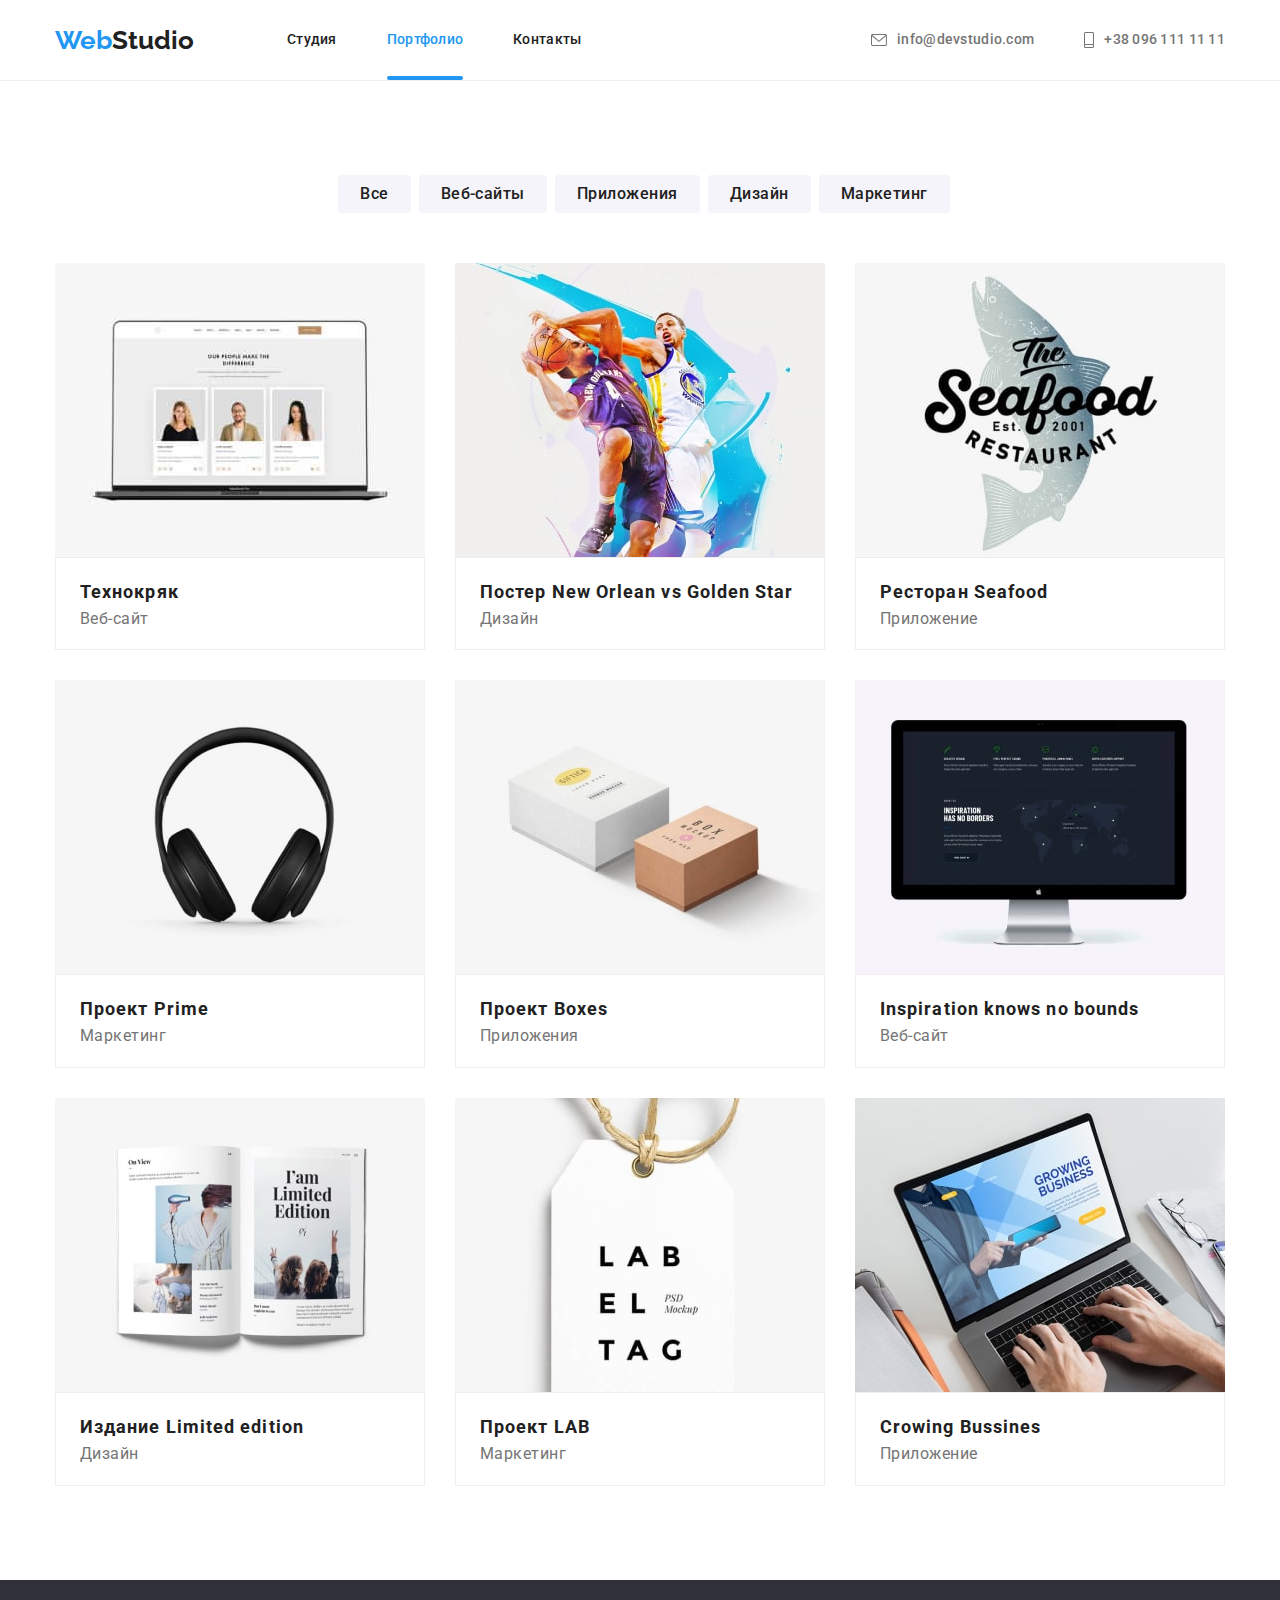
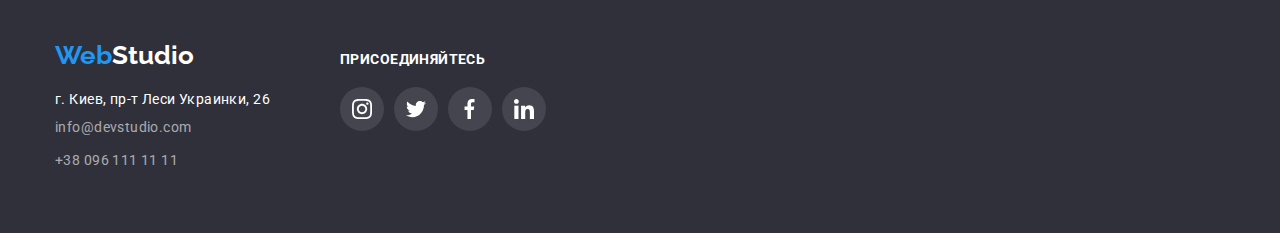
==== portfolio.html @ de9112a7 "Скопированы файлы с предыдущий работы" ====
<!doctype html>

<html lang="en">
    <head>
        <meta charset="UTF-8">
        <meta http-equiv="X-UA-Compatible" content="IE=edge">
     
        <meta name="viewport" content="width=device-width, initial-scale=1.0">
        <link rel="preconnect" href="https://fonts.googleapis.com">
    <link rel="preconnect" href="https://fonts.gstatic.com" crossorigin>
    <link href="https://fonts.googleapis.com/css2?family=Raleway:wght@700&family=Roboto:wght@400;500;700;900&display=swap" rel="stylesheet">
    <link
    rel="stylesheet"
    href="https://cdnjs.cloudflare.com/ajax/libs/modern-normalize/1.1.0/modern-normalize.min.css"
  />
    <link rel="stylesheet" href="css/style.css">
        <title>Portfolio</title>
    </head>

    

    <body>
            <!-- Hesder -->
        <section>
            <h2 class="visually-hidden">
                Example
            </h2>
            <header class="header">
           
                <div class="container contacts-header" >
                <nav class="main-nav">
                   
                    <a class="web-studio" href="https://www.coherence.digital/"><span class="web">Web</span>Studio</a>
                
                    <ul class="site-nav">
                        <li class="item"><a class="text-studio-page-second" href="https://den4icguti.github.io/-goit-markup-hw-05/index.html">Студия</a></li>
                        <li class="item"><a class="text-portfolio-page-second" href="">Портфолио</a></li>
                        <li class="item"><a class="contacts" href="#">Контакты</a></li>
                    </ul>
                   
                </nav>
                       <ul class="contacts-header ">
                            <li class="item"><a class="mail-header" href="mailto:info@devstudio">
                            <svg class="icon-right" width="16" height="12">
                                    <use href="./img/spraits.svg#icon-mail"></use>
                                 </svg>
                                 info@devstudio.com</a>
                            </li>
                            <li class="item"><a class="tel-header" href="tel:+380961111111">
                                <svg  class="icon-right" width="10" height="16">
                                    <use href="./img/spraits.svg#smart"></use>
                                 </svg>
                                
                                +38 096 111 11 11</a></li>
                        </ul>
                 </div>
                      
            </header><!-- /Header -->
       </section>
      
        <!-- Possibilities -->
       
  
        <main>
            <section class="section btn-section">
        <div class="container">
                    <h2 class="visually-hidden">Возможности</h2>

                
                    <ul class="buttons-group  btn-item">
                        <li class="btn-item">
                          <button class="buttons"  type="button">Все</button>
                        </li>
                        <li class="btn-item">
                         <button  class="buttons"  type="button">Веб-сайты</button>
                        </li>
                        <li class="btn-item">
                         <button   class="buttons" type="button">Приложения</button>
                        </li>
                        <li class="btn-item">
                         <button  class="buttons" type="button">Дизайн</button>
                        </li>
                        <li class="btn-item">
                         <button  class="buttons" type="button">Маркетинг</button>
                        </li>
                    </ul>
               
               
             <!-- /Possibilities -->
    
           
             <!-- Presentation -->
             <ul class="presentation">
                    <li class="presintation-item"> 
                        <a class="link-presentation" href="#"> 
                        <div class="overlay">
                            <img  src="img/img-1.jpg"  width="370" alt="Technokryak" title="Technokryak">
                            <p class="top-text">
                            Технокряк это современная площадка распространения коронавируса. Компании используют эту платформу для цифрового шпионажа и атак на защищённые сервера конкурентов.
                            </p>
                        </div>
                      
                       <div class="inner-text-present">
                         <h3 class="text-heading-present">Технокряк</h3>
                        <p class="discription-text-present">
                            Веб-сайт
                        </p>
                       </div>
                    </a>
                    </li>

                    <li  class="presintation-item">
                    <a class="link-presentation" href="#">
                        <div class="overlay">
                        <img src="img/img-2.jpg"  width="370" height="294" alt="Poster New Orlean vs Golden Star" title="Poster New Orlean vs Golden Star">
                        <p class="top-text">
                            Технокряк это современная площадка распространения коронавируса. Компании используют эту платформу для цифрового шпионажа и атак на защищённые сервера конкурентов.
                            </p>
                        </div>
                        <div class="inner-text-present">
                            <h3 class="text-heading-present">Постер New Orlean vs Golden Star</h3>
                            <p class="discription-text-present">
                               Дизайн
                            </p>
                        </div>
                      
                    </a>
                    </li>

                    <li  class="presintation-item">
                    <a class="link-presentation" href="">
                        <div class="overlay">
                        <img  src="img/img-3.jpg"  width="370" height="294" alt="Restaurant Seafood" title="Restaurant Seafood">
                        <p class="top-text">
                            Технокряк это современная площадка распространения коронавируса. Компании используют эту платформу для цифрового шпионажа и атак на защищённые сервера конкурентов.
                            </p>
                            </div>
                        <div class="inner-text-present">
                            <h3 class="text-heading-present">Ресторан Seafood</h3>
                            <p class="discription-text-present">
                                Приложение
                            </p>
                        </div>
                     
                    </a>
                 
                </li>
                      <li  class="presintation-item">
                        <a class="link-presentation" href="">
                            <div class="overlay">
                                <img  src="img/img-4.jpg"  width="370" height="294" alt="Project Prime" title="Project Prime">
                            <p class="top-text">
                                Технокряк это современная площадка распространения коронавируса. Компании используют эту платформу для цифрового шпионажа и атак на защищённые сервера конкурентов.
                                </p>
                            </div>
                            
                              <div class="inner-text-present">
                                    <h3 class="text-heading-present">Проект Prime</h3>
                                    <p class="discription-text-present">
                                        Маркетинг
                                    </p>
                                </div>
                            </a>
                       </li>

                    <li  class="presintation-item">
                        <a class="link-presentation" href="">
                            <div class="overlay">
                                <img src="img/img-5.jpg"  width="370" height="294" alt="Project Boxes" title="Project Boxes">
                                <p class="top-text">
                                    Технокряк это современная площадка распространения коронавируса. Компании используют эту платформу для цифрового шпионажа и атак на защищённые сервера конкурентов.
                                    </p>
                            </div>
                           
                            <div class="inner-text-present">
                                <h3 class="text-heading-present">Проект Boxes</h3>
                                <p  class="discription-text-present">
                                    Приложения
                                </p>
                          </div>
                           
                        </a>
                      
                    </li>

                    <li  class="presintation-item">
                        <a class="link-presentation" href="">
                            <div class="overlay"> 
                                <img  src="img/img-6.jpg" width="370" height="294" alt="Inspiration knows no bounds" title="Inspiration knows no bounds">
                                <p class="top-text">
                                    Технокряк это современная площадка распространения коронавируса. Компании используют эту платформу для цифрового шпионажа и атак на защищённые сервера конкурентов.
                                    </p>
                            </div>
                          
                            <div class="inner-text-present">
                                <h3 class="text-heading-present" >Inspiration knows no bounds</h3>
                                <p class="discription-text-present">
                                    Веб-сайт
                                </p>
                            </div>
                          
                        </a>
                       
                    </li>

                    <li  class="presintation-item">
                        <a class="link-presentation" href="">
                            <div class="overlay"> 
                                <img  src="img/img-7.jpg" width="370" height="294" alt="Edition Limited edition" title="Edition Limited edition">
                                <p class="top-text">
                                    Технокряк это современная площадка распространения коронавируса. Компании используют эту платформу для цифрового шпионажа и атак на защищённые сервера конкурентов.
                                    </p>
                            </div>
                         
                            <div class="inner-text-present">
                                <h3 class="text-heading-present">Издание Limited edition</h3>
                                <p class="discription-text-present">
                                    Дизайн
                                </p>
                            </div>
                          
                        </a>
                      
                    </li>
                    <li  class="presintation-item">
                    <a class="link-presentation" href="">
                        <div class="overlay"> 
                            <img  src="img/img-8.jpg"  width="370" height="294" alt="Project LAB" title="Project LAB">
                            <p class="top-text">
                                Технокряк это современная площадка распространения коронавируса. Компании используют эту платформу для цифрового шпионажа и атак на защищённые сервера конкурентов.
                                </p>
                        </div>
                          
                            <div class="inner-text-present">
                                <h3 class="text-heading-present">Проект LAB</h3>
                                <p class="discription-text-present">
                                    Маркетинг
                               </p>
                            </div>
                       
                    </a>
                        
                    </li>
                    <li  class="presintation-item">
                        <a class="link-presentation" href="">
                            <div class="overlay"> 
                                <img  src="img/img-9.jpg" width="370" height="294" alt="Crowing Bussines" title="Crowing Bussines">
                                <p class="top-text">
                                    Технокряк это современная площадка распространения коронавируса. Компании используют эту платформу для цифрового шпионажа и атак на защищённые сервера конкурентов.
                                    </p>
                            </div>
                         
                            <div class="inner-text-present">
                                <h3 class="text-heading-present">Crowing Bussines</h3>
                                <p class="discription-text-present">
                                    Приложение
                                </p>
                            </div>
                           
                        </a>
                      
                
                    </li>
                </ul>
            </div>
            </section>
            </main>
            
           
          
<!-- /Presentation -->
           
                <!-- footer -->
                <footer class="footer section-footer">
                    <div class="container">
                        <div class="main-footer">
                            <div class="inner-adress">
                                <a  class="web-studio-footer" href="https://www.coherence.digital/"><span class="web">Web</span>Studio</a>
                      
                                <address class="address">
                                   <a class="inner-address" href="https://goo.gl/maps/U2Tdcyb7d477dYDr9"> г. Киев, пр-т Леси Украинки, 26</a>
                                      
                                  <a class="mail-footer" href="mailto:info@devstudio.com">info@devstudio.com</a>
                                 
                                  <a class="tel-footer" href="tel:+380961111111">+38 096 111 11 11</a>
                               </address>

                            </div>
                            <div class="inner-icons">
                                <h3 class="title-icons">
                                    ПРИСОЕДИНЯЙТЕСЬ
                                </h3>
                                <ul class="inner-footer-social" >
                                     <li class="item-footer-social"><a class="footer-social" href="">
                                        <svg class="icon-social"  width="20" height="20">
                                            <use href="./img/spraits.svg#instagram"></use>
                                        </svg>
                                        </a>
                                    </li>
                                
                            <li class="item-footer-social"><a class="footer-social" href="">
                                            <svg  class="icon-social"   width="20" height="20">
                                                <use href="./img/spraits.svg#twitter"></use>
                                            </svg>
                                            </a>   
                                        </li>
                                
                            <li class="item-footer-social"><a class="footer-social" href="">
                                        <svg class="icon-social"  width="20" height="20">
                                            <use href="./img/symbol-defs.svg#facebook"></use>
                                        </svg>
                                    </a>
                                </li>
                            
                            <li class="item-footer-social"><a class="footer-social" href="">
                                <svg class="icon-social"  width="20" height="20">
                                    <use href="./img/spraits.svg#linkedin"></use>
                                </svg>
                              </a>
                             </li>
                        </ul>
                    </div>
                 </div>
                       

            </div>
                        
                     
        </footer> <!-- /footer -->
    </body>
</html>
---- css/style.css ----
body{

    font-family:  'Roboto',sans-serif;
   
    background-color:#fff;
}
h1,
h2,
h3,
p,
ul{
    margin: 0;
    padding: 0;
   
}

:root{
    --black: #212121;
    --white:#FFFFFF;
    --grey: #757575;
    --blue:#2196F3;
    --black-grey: #2F303A;

    --presentation-set: 30px;
}

li{
    list-style-type: none;
    padding: 0;
    margin: 0;
    
}
img{
   display: block;
}
.section-footer{
    padding-top: 60px;
    padding-bottom: 60px;
}
.section{
    padding-top: 94px;
    padding-bottom: 94px;
}

/* Header */



.container{
 width: 1200px;
 margin: 0 auto ;
 padding-left: 15px;
 padding-right: 15px;
 
 } 

 .header{
    border-bottom:  1px solid #ECECEC ;
 }
 
.web-studio{
   
    display: block;
    padding-top: 25px;
    padding-bottom: 24px;

    margin-right: 93px;
    font-family: 'Raleway',sans-serif;
    font-style: normal;
    font-weight: bold;
    font-size: 26px;
    line-height:1.19;
    color: var(--black);
    text-decoration: none;

   
  
}

.web{
    color: var(--blue);
}


  
 .site-nav{
     display: flex;
    
 }

 .main-nav{
    display: flex;
    align-items: center;
}

  
   /* очищает крайнюю геометрию */
  
   .item:last-child{
    margin-right: 0;
}

  
.text-studio{
    display: block;
    padding-top: 32px;
    padding-bottom: 32px;

   
    font-style: normal;
    font-weight: 500;
    font-size: 14px;
    line-height: 1.14;
    letter-spacing: 0.02em;
    color: var(--blue);
  
    text-decoration: none;
    position: relative;
}



.text-studio::after
{
    content: '';

    position: absolute;
    
    display: block;

    bottom: -1px;
    width: 100%;
    height: 4px;
    border-radius: 2px;
   background-color: var(--blue);
}







.text-portfolio{
    
    display: block;
    padding-top: 32px;
    padding-bottom: 32px;
   
    font-style: normal;
    font-weight: 500;
    font-size: 14px;
    line-height: 1.14;
    letter-spacing: 0.02em;
    color: var(--black);

    text-decoration: none;

   transition:  color 250ms cubic-bezier(0.4, 0, 0.2, 1);
   

}

.text-portfolio:hover,
.text-portfolio:focus
{
    color: var(--blue);
}
.contacts{
    display: block;
    padding-top: 32px;
    padding-bottom: 32px;
 
    font-style: normal;
    font-weight: 500;
    font-size: 14px;
    line-height: 1.14;
    letter-spacing: 0.02em;
    color: var(--black);

    text-decoration: none;


    transition: color 250ms cubic-bezier(0.4, 0, 0.2, 1);
}
   
   .contacts:hover,
   .contacts:focus
   {
    color: var(--blue);
   }
  /* contacts-header */
 


  .contacts-header{
      display: flex;
      align-items: center;
      margin-left:  auto;
  }

.tel-header{
    display: flex;
    align-items: center;
}






.item{
    margin-right: 50px;
}
  
   .icon-right {
    margin-right: 10px;
    fill: #757575;
    transition: fill 250ms cubic-bezier(0.4, 0, 0.2, 1);
   }



   .mail-header{
       display: flex;
       align-items: center;
   }



   .mail-header:hover .icon-right,
   .mail-header:focus  .icon-right
   {
    fill: var(--blue);
   }
   .mail-header:hover,
   .mail-header:focus
   {
    color: var(--blue);
   }

  

 .mail-header{
    
    font-style: normal;
    font-weight: 500;
    font-size: 14px;
    line-height: 1.14;
    letter-spacing: 0.02em;
    
    text-decoration: none;

    color:var(--grey);


    transition: color 250ms cubic-bezier(0.4, 0, 0.2, 1);

   
    
}
    


   .tel-header{
        
        font-style: normal;
        font-weight: 500;
        font-size: 14px;
        line-height: 1.14;
        letter-spacing: 0.02em;
    
        text-decoration: none;
    
         color: var(--grey);

         
         transition:  color 250ms cubic-bezier(0.4, 0, 0.2, 1);
         
    }
    
    
    .tel-header:hover .icon-right,
    .tel-header:focus .icon-right
    {
      fill: var(--blue);
    }
    

   .tel-header:hover, 
   .tel-header:focus
   {
    color: var(--blue)  ;
   }

/* Page-1/index.html */

/* banner */
.banner{

padding-top: 200px;
padding-bottom: 200px;

background-image: linear-gradient(rgba(47, 48, 58, 0.4),rgba(47, 48, 58, 0.4)),
     url(../img/baground-hero/hero.jpg);
     
     background-position: center;
     background-repeat: no-repeat;
     background-size: cover;
    display: block;
     max-width: 1600px;
    margin-right: auto;
    margin-left:auto;
    
    
    }

 .banner__text{
    
    font-size: 44px;
    font-weight: 900;
    line-height:1.36;
    text-align: center;
    text-transform: uppercase;
    
    color: var(--white);

}





.btn-text-banner{

 font-size: 16px;
  line-height: 1.87;
 
  cursor: pointer;
  color: var(--white);
  background: #2196F3;
  display: block;
  margin: auto;
  margin-top: 30px;
  /* text */
  padding: 10px 32px;

  /* btn */
   border-color: transparent;
   border-radius: 3px;

   transition:  background-color 250ms cubic-bezier(0.4, 0, 0.2, 1);

  
}

.btn-text-banner:hover, .btn-text-banner:focus
{
    background: #188CE8;
    color: var(--white);
    
}


.backdrop{
    position: fixed;
    width: 100vw;
    height: 100vh;
    
    background-color: rgba(0, 0, 0, 0.2);
    top: 0;

    

    transition: opacity 250ms linear, visibility 300ms;  
    /* display: flex;
    align-items: center;
    justify-content: center; */
}

.window-form{
    position: absolute;
    width: 528px;
    min-height: 581px;
    background-color: #ffffff;
    border-radius: 4px;
    left: 50%;
    top: 50%;
    transform: translate(-50%, -50%);
    box-shadow: 0px 1px 3px rgba(0, 0, 0, 0.12), 0px 1px 1px rgba(0, 0, 0, 0.14), 0px 2px 1px rgba(0, 0, 0, 0.2);
    
     padding: 30px;

   
}


.inner-win{
    width: 30px;
    height: 30px;
    border-radius: 50%;
    border: solid 1px rgba(0, 0, 0, 0.1);
    background-color:unset; 
    top:8px;
    right: 8px;
    position: absolute;
}


.is-hidden.backdrop{
    opacity: 0;
    visibility: hidden;
    pointer-events: none;

    
}




/* /banner */

/* feature */


.icon-features{
   width: 270px;
   height: 120px;
   margin-right: 30px;
   display: flex;
   align-items: center;
   justify-content: center;
   background-color:#F5F4FA;
   border-radius: 4px;
   margin-bottom: 30px;
   
 }


.features{
    display: flex;
}

.description-item{
    margin-right: 30px;
    width: 270px;
   
}

.description-item:last-child{
    margin-right: 0;
    
}

.inner-content{
    background:  #F5F4FA;
}

.text-features{
   
    font-style: normal;
    font-weight: bold;
    font-size: 14px;
    line-height: 1.14;
    letter-spacing: 0.03em;
    text-transform: uppercase;
    color: var(--black);

   }

.description{
    font-style: normal;
    font-size: 14px;
    line-height: 1.7;

    letter-spacing: 0.03em;

    color: var(--grey);

    margin-top: 10px;
}




.technology{
    margin-bottom: 50px;
    font-style: normal;
    font-weight: bold;
    font-size: 36px;
    line-height: 1.16;
    text-align: center;
    
    letter-spacing: 0.03em;

    color: var(--black);
}

.section.section-inner{
    padding-top: 0px;
}


.technology-inner{
    display: flex;
   
   

}

.item-technology{

  margin-right: 30px;
  
 }
 


 .item-technology:last-child{
   
    margin-right: 0px;
 

}


.inner-technology{
    position: relative;
}

.inner-text{
position: absolute;

bottom: 0px;

width: 370px;
height: 70px;

background: rgba(47, 48, 58, 0.8);


font-weight: bold;
font-size: 14px;
line-height: 1.14;
text-align: center;
letter-spacing: 0.03em;
text-transform: uppercase;
display: flex;
align-items: center;
justify-content: center;
color: var(--white);
}





/* /feature */



.inner-team{
    display: flex;
    
}

.inner-team .team{
    margin-right: 30px;
    background-color: #ffff;
    border-radius: 5px;
    box-shadow: 0px 1px 3px rgba(0, 0, 0, 0.12), 0px 1px 1px rgba(0, 0, 0, 0.14), 0px 2px 1px rgba(0, 0, 0, 0.2);
    border-radius: 0px 0px 4px 4px;
}


.team:last-child{
    margin-right: 0px;
   
}


.team-card{
    display: block;

    
}

.our-team{
   
  margin-bottom: 50px;
   font-style: normal;
    font-weight: bold;
    font-size: 36px;
    line-height: 1.16;
    text-align: center;

   
}


.name-developer{

  margin-bottom: 10px;
  
   width: 270px;
   
   font-style: normal;
    font-weight: 500;
    font-size: 16px;
    line-height: 1.3;
    text-align: center;
    letter-spacing: 0.03em;

    color: var(--black);
   
}

.item-work{
    padding-top: 30px;
    padding-bottom: 30px;
    
}

.position{
    
  font-style: normal;
    font-weight: normal;
    font-size: 16px;
    line-height: 1.3;
    text-align: center;
    letter-spacing: 0.03em;

     color: var(--grey);

     margin-bottom: 16px;
}


.social-set{
    display: flex;
    justify-content: center;
}

.item-socials{
    fill:#AFB1B8;
    transition: fill 250ms cubic-bezier(0.4, 0, 0.2, 1);
}

.item-social{
    margin-right: 10px;
    width: 44px;
    height: 44px;

}

.item-social:last-child{
    margin-right: 0;
}


.social-link{
    width: 100%;
    height: 100%;
    display: flex;
    align-items: center;
    justify-content: center;
    border-radius: 50%;
    background-color:#ffffff;
    
    transition:  background-color 250ms cubic-bezier(0.4, 0, 0.2, 1);
   }


.social-link:hover,
.social-link:focus
{
    background-color: var(--blue);
   
}

.social-link:hover .item-socials,
.social-link:focus .item-socials
{
 
  fill:var(--white);
  
}



/* Claients
============= */
.clients{
    display: flex;
   
}



.item-clients{
    margin-right: 30px;
    width: 170px;
    height: 92px;
   
   
}
.link-company{
    display: block;
    width: 100%;
    height: 100%;
    display: flex;
    align-items: center;
    justify-content: center;
    border: solid 1px #AFB1B8;
    border-radius: 4px;
    cursor: pointer;
    transition-property: border-color;
    transition: color 250ms cubic-bezier(0.4, 0, 0.2, 1);

   
}



.icon-company{
    fill:  #AFB1B8;  
    transition: fill 250ms cubic-bezier(0.4, 0, 0.2, 1); 
   }

   

   .link-company:hover,
   .link-company:focus
   {
       border: solid 1px #2196F3;
   }
  
   .link-company:hover,
   .link-company:focus
   {
       fill: border solid 1px #2196F3;
   }


   .link-company:hover .icon-company,
   .link-company:focus .icon-company
   {
       fill:#2196F3
   }
  
.item-clients:last-child{
    margin-right: 0px;
}








/* /Team Work */
/* page-1/index.html */

.footer{
  background: var( --black-grey);
}

.web-studio-footer{
    font-family: 'Raleway',sans-serif;
    font-style: normal;
    font-weight: bold;
    font-size: 26px;
    line-height:1.19;
   
    color: var(--white);
    text-decoration: none;
    
    display: block;

    padding-bottom: 20px;
  
}



.address{

    font-style: normal;
    font-weight: normal;
    font-size: 14px;
    line-height: 1.16;
    letter-spacing: 0.03em;

    text-decoration: none;

    color: var(--white);
  
}




.inner-address{
    
    font-style: normal;
    font-weight: normal;
    font-size: 14px;
    line-height: 1.16;
    letter-spacing: 0.03em;

    text-decoration: none;

    color: var(--white);
}
.mail-footer{
     display: block;

    margin-top: 9px;

   text-decoration: none;
    font-size: 14px;
    line-height: 1.71;
    letter-spacing: 0.03em;
    color: rgba(255, 255, 255, 0.6);

}

.mail-footer:hover
.mail-footer:focus
{
  color: var(--white);
}


.tel-footer{
    display: block;
    margin-top: 9px;
    
   font-style: normal;
   font-weight: normal;
   font-size: 14px;
   line-height:1.71;
   text-decoration: none;
   letter-spacing: 0.03em;
    color: rgba(255, 255, 255, 0.6);

}

.tel-footer:hover
.tel-footer:focus
{

    color: var(--white);
}

.title-icons{
font-weight: bold;
font-size: 14px;
line-height: 16px;
letter-spacing: 0.03em;
text-transform: uppercase;
color: #FFFFFF;

margin-bottom: 20px;


}


.inner-icons{
    margin-left: 70px;
}

.inner-footer-social{
    display: flex;
  
}




.main-footer{
    display: flex;
    align-items: baseline;
    
}



.icon-social{
    fill: #ffff;
   
}

.item-footer-social{
    margin-right: 10px;
    width: 44px;
    height: 44px;
   
}

.footer-social{
    width: 100%;
    height: 100%;
    display: flex;
    align-items: center;
    justify-content: center;
    border-radius: 50%;
    background-color: rgba(255, 255, 255, 0.1);
    transition: background-color 250ms cubic-bezier(.17,.67,.83,.67);


}

.footer-social:hover,
.footer-social:focus
{
    background-color: var(--blue);
}

.item-footer-social:last-child{
    margin-right: 0;
}





/* Page-2 /Portfolio.html */


.text-portfolio-page-second{
    display: block;
    padding-top: 32px;
    padding-bottom: 32px;
   
   
    font-style: normal;
    font-weight: 500;
    font-size: 14px;
    line-height: 1.14;
    letter-spacing: 0.02em;
    color: var(--blue);
    text-decoration: none;
    
    position: relative;
}

.text-portfolio-page-second::after{
    content: '';
    position:absolute;
    display: block;
    bottom:  0;
    width: 100%;
    height: 4px;
    border-radius: 2px;
    background-color: var(--blue);
}




.text-studio-page-second{
    display: block;
    padding-top: 32px;
    padding-bottom: 32px;

   
    font-style: normal;
    font-weight: 500;
    font-size: 14px;
    line-height: 1.14;
    letter-spacing: 0.02em;
    color: var(--black);
  
    text-decoration: none;
}


.text-studio-page-second:hover,
.text-studio-page-second:focus
{
    color: var(--blue);
}

/* Buttons
========= */
.buttons-group{
 display: flex;
 
 margin-bottom: 50px;
 
}


.section .btn-section{
    padding-top: 94px;
    padding-bottom: 0px;
}

 .btn-item{

 margin-left:8px;
 justify-content: center;

}



.btn-item:last-child{
    margin-left: 8px;
}

 .btn-item:first-child{
     margin-left: 0px;
 }

 
/* .btn-all{
    background: var(--blue);
    border-radius: 4px;
    padding: 6px 22px;
    border: transparent;


font-style: normal;
font-weight: 500;
font-size: 16px;
line-height: 1.6;
text-align: center;
letter-spacing: 0.03em;
color: var(--white);
}

.btn-all:hover,
.btn-all:focus{
    box-shadow: 0px 3px 1px rgba(0, 0, 0, 0.1), 0px 1px 2px rgba(0, 0, 0, 0.08), 0px 2px 2px rgba(0, 0, 0, 0.12);
    border-radius: 4px;
    
} */


.visually-hidden {
    position: absolute;
    width: 1px;
    height: 1px;
    margin: -1px;
    padding: 0;
    overflow: hidden;
    border: 0;
    clip: rect(0 0 0 0)
  }

.buttons{
    background:  #F5F4FA;
    border-radius: 4px;
    cursor: pointer;
    padding: 6px 22px;

    border: transparent;
   color: var(--black); 

   transition:  background-color 250ms cubic-bezier(0.4, 0, 0.2, 1);


    /* Text */

    
    font-style: normal;
    font-weight: 500;
    font-size: 16px;
    line-height: 1.6;

    letter-spacing: 0.03em;

    transition:  color 250ms cubic-bezier(0.4, 0, 0.2, 1),
    background-color 250ms cubic-bezier(0.4, 0, 0.2, 1),
    box-shadow 250ms cubic-bezier(0.4, 0, 0.2, 1);
    

}

.buttons:hover,
.buttons:focus
{
color: var(--white);
background: var(--blue);
box-shadow: 0px 3px 1px rgba(0, 0, 0, 0.1), 0px 1px 2px rgba(0, 0, 0, 0.08), 0px 2px 2px rgba(0, 0, 0, 0.12);

}

/* Presentation/ Portfolio 
================= */

.visually-hidden {
    position: absolute;
    width: 1px;
    height: 1px;
    margin: -1px;
    padding: 0;
    overflow: hidden;
    border: 0;
    clip: rect(0 0 0 0)
  }
.presentation{
  
display: flex;
flex-wrap: wrap;


margin-left: calc(-1 * var(--presentation-set));
margin-top: calc(-1 * var(--presentation-set));




/* padding-bottom: 94px; */
}

.overlay{
    position: relative;
    overflow: hidden;
}

.top-text{
    position: absolute;
    top: 0;
    left:0;
    height: 100%;
    display: block;
     padding-top: 63px;
     padding-bottom: 63px;
     padding-left: 24px;
     padding-right: 24px;
     background:  rgba(33, 150, 243, 0.9);
  
     overflow: auto;
     transform: translateY(100%);

     transition: transform  250ms linear;
     
     font-weight: normal;
     font-size: 18px;
     line-height: calc(28 / 18);
     letter-spacing: 0.03em;
     color: var(--white);
}

/* .presintation-item:hover,
    .presintation-item:focus
 {
    transform: translateY(0%);
} */


.presintation-item{
   
   flex-basis: calc(100% /  var(--presentation-set) );

   margin-left: var(--presentation-set);
   margin-top:   var(--presentation-set);
 

  
}
 .inner-text-present{
     padding-top: 20px;
    padding-bottom: 20px;
    padding-left: 24px;
    padding-right: 24px;

    
    border: 1px solid #EEEEEE; 

    border-top: 1px solid  #EEEEEE;
    
}


.text-heading-present{
 
    font-style: normal;
    font-weight: bold;
    font-size: 18px;
    line-height: 1.5;
    letter-spacing: 0.06em;
     
     color: var(--black);
}

  


.discription-text-present{


   font-style: normal;
    font-size: 16px;
    line-height: 1.3;
    letter-spacing: 0.03em;
    
    color: var(--grey);

     margin-top: 4px; 

}

.link-presentation{
   text-decoration: none;
   width: 370px;
   display: block;
  
}

.link-presentation:hover .top-text,
.link-presentation:focus .top-text
{
    transform: translateY(0%);
  
   }
   

.link-presentation:hover,
.link-presentation:focus{
    box-shadow: 0px 1px 1px rgba(0, 0, 0, 0.12), 0px 4px 4px rgba(0, 0, 0, 0.06), 1px 4px 6px rgba(0, 0, 0, 0.16);
}
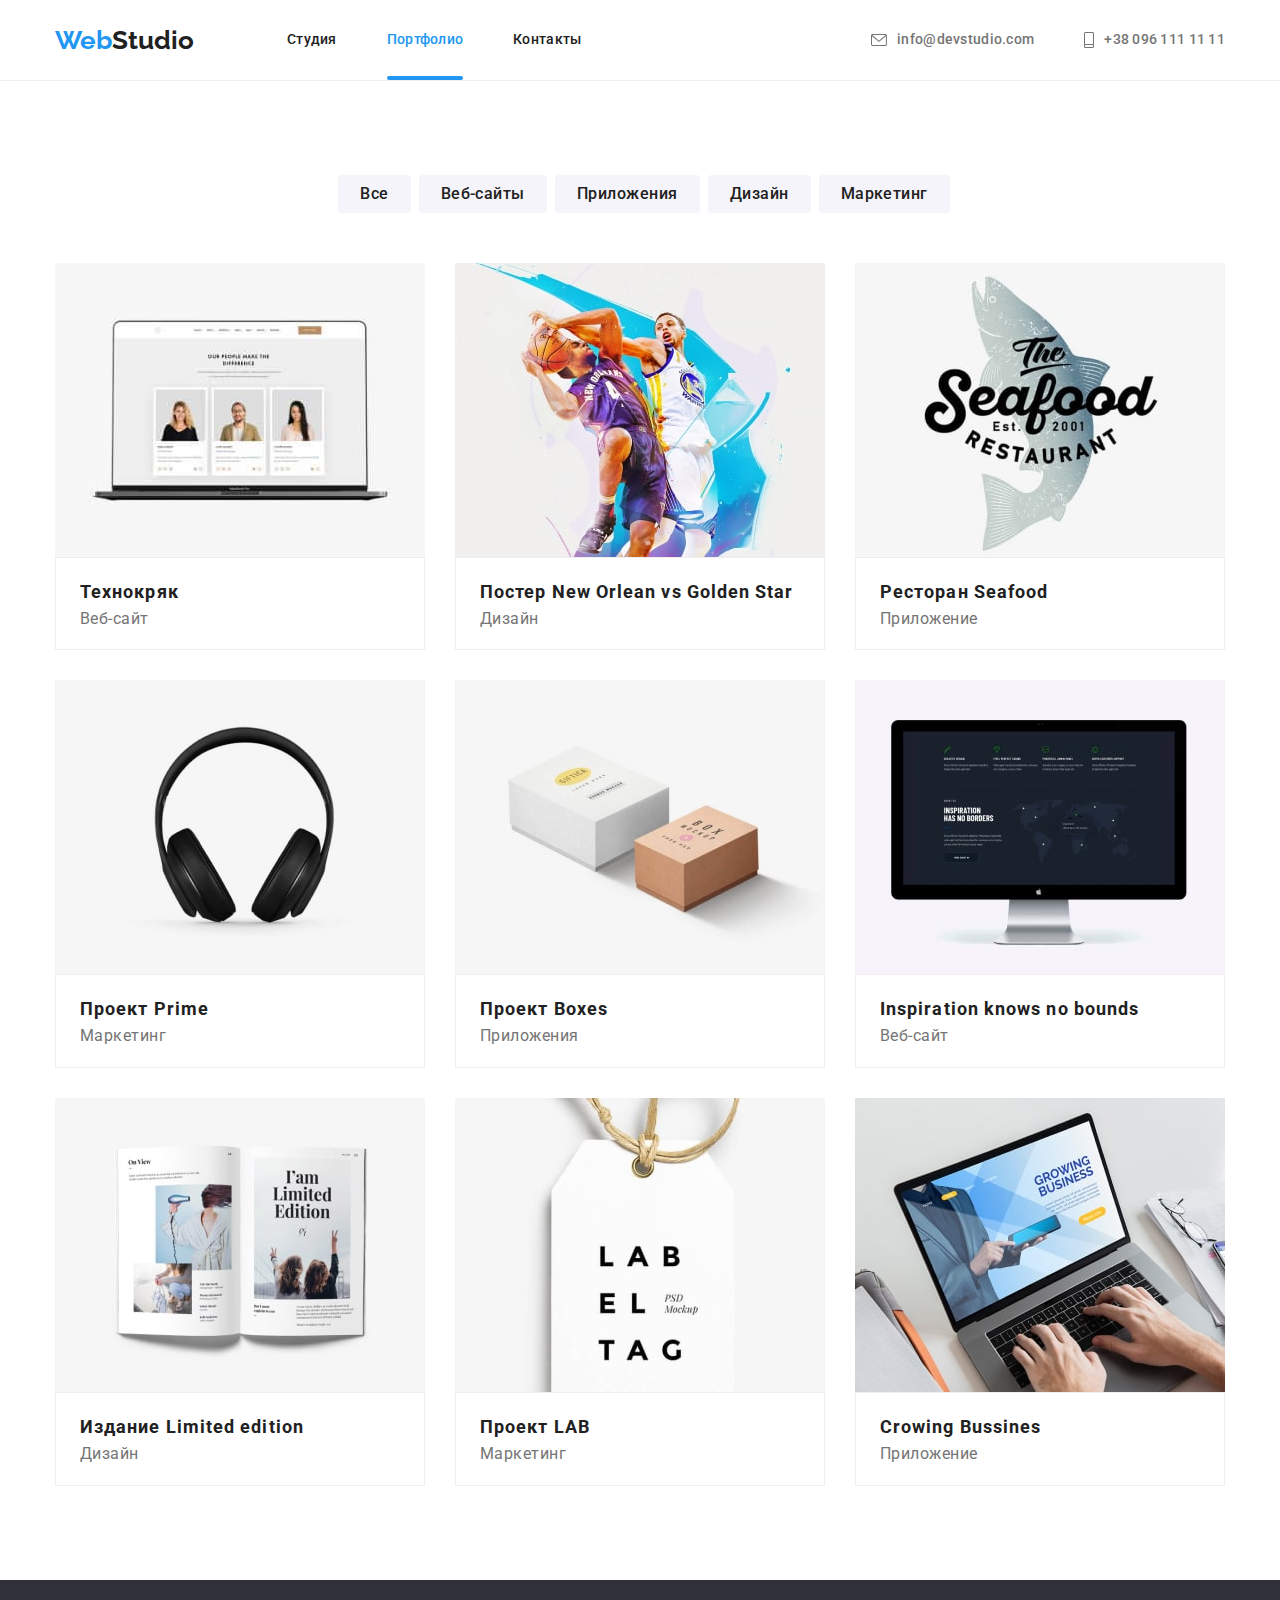
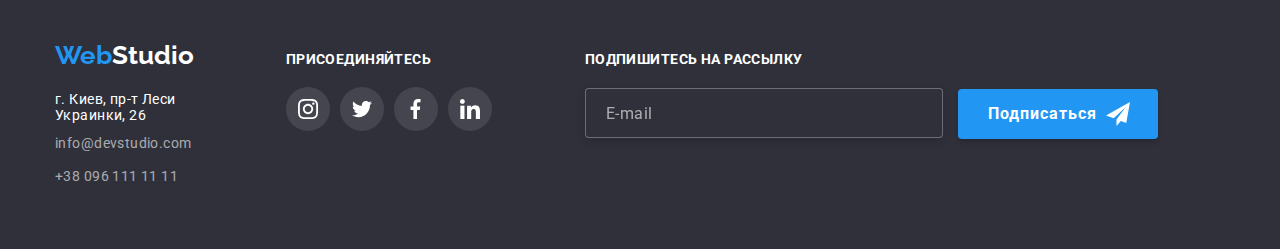
==== commit 40ca713f: "позиционирована кнопка в футере" ====
--- a/portfolio.html
+++ b/portfolio.html
@@ -33,7 +33,7 @@
                     <a class="web-studio" href="https://www.coherence.digital/"><span class="web">Web</span>Studio</a>
                 
                     <ul class="site-nav">
-                        <li class="item"><a class="text-studio-page-second" href="https://den4icguti.github.io/-goit-markup-hw-05/index.html">Студия</a></li>
+                        <li class="item"><a class="text-studio-page-second" href="https://den4icguti.github.io/goit-markup-hw-06/index.html">Студия</a></li>
                         <li class="item"><a class="text-portfolio-page-second" href="">Портфолио</a></li>
                         <li class="item"><a class="contacts" href="#">Контакты</a></li>
                     </ul>
@@ -284,6 +284,7 @@
                                  
                                   <a class="tel-footer" href="tel:+380961111111">+38 096 111 11 11</a>
                                </address>
+                               
 
                             </div>
                             <div class="inner-icons">
@@ -320,6 +321,17 @@
                              </li>
                         </ul>
                     </div>
+                    <form>
+                        <label class="title-mail-footer">Подпишитесь на рассылку 
+                            <input type="text" name="mail" id="" class="form-footer placeholder-footer" placeholder="E-mail">
+                        </label>
+                           
+                            <button type="submit" class="subscribe">Подписаться
+                                <svg  class="icon-footer" width="24" height="24">
+                                    <use href="./img/spraits.svg#icon-send"></use>
+                                </svg>
+                            </button>
+                    </form>
                  </div>
                        
 
--- a/css/style.css
+++ b/css/style.css
@@ -24,6 +24,10 @@
     --presentation-set: 30px;
 }
 
+input, textarea {
+    outline: none;
+    border: none;
+}
 li{
     list-style-type: none;
     padding: 0;
@@ -348,8 +352,9 @@
   /* btn */
    border-color: transparent;
    border-radius: 3px;
-
-   transition:  background-color 250ms cubic-bezier(0.4, 0, 0.2, 1);
+ 
+   transition:  background-color 250ms cubic-bezier(0.4, 0, 0.2, 1),
+  
 
   
 }
@@ -361,6 +366,180 @@
     
 }
 
+/* Modal window
+============= */
+
+.close-win{
+    fill: var(--black);
+    transition: fill 250ms cubic-bezier(0.4, 0, 0.2, 1);
+}
+
+.close-win:hover,
+.close-win:focus{
+    fill: var(--blue);
+}
+
+.modal-text{
+   
+    font-size: 20px;
+    line-height: calc(23 / 20);
+    text-align: center;
+    letter-spacing: 0.03em;
+    color: #212121;
+    
+    margin-bottom: 12px;
+    
+   }
+    
+    .label-text{
+    font-weight: normal;
+    font-size: 12px;
+    line-height: calc(14 / 12);
+    letter-spacing: 0.01em;
+    color: #757575;
+   
+   
+   padding-bottom: 10px;
+   
+    
+    }
+
+    .coment-text{
+     font-weight: normal;
+     font-size: 12px;
+     line-height: calc(14 / 12);
+     letter-spacing: 0.01em;
+     color: #757575;
+    
+    
+     padding-bottom: 4px;
+
+    }
+    
+    .input{
+        display: flex;
+        flex-direction: column;
+        
+    }
+    
+    .input-form{
+       margin-top: 4px;
+        width: 100%;
+        height: 40px;
+        border: solid 1px  rgba(33, 33, 33, 0.2);
+        border-radius: 4px;
+        cursor: pointer;
+        padding-left: 42px;
+        transition: border-color 250ms cubic-bezier(0.4, 0, 0.2, 1);
+        
+       
+    }
+    
+   
+    .input-form:hover{
+        border-color: var(--blue);
+    }
+
+    .input-form:hover + .icon-form,
+    .input-form:focus + .icon-form{
+        border-color: solid 1px var(--blue);
+        border: none;
+        fill: var(--blue);
+
+    }
+
+
+  
+   
+
+    .icons-form{
+        position: relative;
+    }
+
+    .icon-form{
+       
+        position: absolute;
+        left: 13px;
+        top:0;
+
+        transition: fill 250ms cubic-bezier(0.4, 0, 0.2, 1);
+       
+    }
+
+    
+    
+    
+    .area-input{
+        width:100%;
+        height: 120px;
+        border: solid 1px  rgba(33, 33, 33, 0.2);
+        border-radius: 4px;
+
+        transition: border-color 250ms cubic-bezier(0.4, 0, 0.2, 1);
+
+        
+     }
+
+
+
+     .area-input:hover{
+         border-color: var(--blue);
+     }
+
+    textarea{
+        resize: none;
+    }
+
+    .placeholder-text{
+    font-weight: normal;
+    font-size: 12px;
+    line-height: calc(14 / 12);
+    letter-spacing: 0.01em;
+    display: block;
+    padding-right: 16px;
+    padding-left: 16px;
+    padding-top: 12px;
+    padding-bottom:12px ;
+  
+    }
+
+    .placeholder-text::placeholder{
+
+        color: rgba(117, 117, 117, 0.5);
+    }
+
+    .btn-submit{
+     
+        background-color: var(--blue);
+        width: 200px;
+        height: 50px;
+       
+        margin-top: 74px;
+        /* transform: translateY(74px); */
+        border: transparent;
+        border-radius: 4px;
+        cursor: pointer;
+       
+     
+      
+      align-self: center;
+
+
+        /* text */
+       font-weight: bold;
+       font-size: 16px;
+       line-height: calc(30 / 16);
+       text-align: center;
+       letter-spacing: 0.06em;
+       color: var(--white);
+
+       box-shadow: 2px 4px 4px rgba(0, 0, 0, 0.15);
+
+    }
+    
+     
+
+    
 
 .backdrop{
     position: fixed;
@@ -373,9 +552,7 @@
     
 
     transition: opacity 250ms linear, visibility 300ms;  
-    /* display: flex;
-    align-items: center;
-    justify-content: center; */
+   
 }
 
 .window-form{
@@ -389,7 +566,7 @@
     transform: translate(-50%, -50%);
     box-shadow: 0px 1px 3px rgba(0, 0, 0, 0.12), 0px 1px 1px rgba(0, 0, 0, 0.14), 0px 2px 1px rgba(0, 0, 0, 0.2);
     
-     padding: 30px;
+     padding: 40px;
 
    
 }
@@ -416,7 +593,7 @@
 }
 
 
-
+/* ========= /Modal window */
 
 /* /banner */
 
@@ -705,7 +882,6 @@
    
 }
 .link-company{
-    display: block;
     width: 100%;
     height: 100%;
     display: flex;
@@ -714,8 +890,8 @@
     border: solid 1px #AFB1B8;
     border-radius: 4px;
     cursor: pointer;
-    transition-property: border-color;
-    transition: color 250ms cubic-bezier(0.4, 0, 0.2, 1);
+  
+    transition:  border-color 250ms cubic-bezier(0.4, 0, 0.2, 1);
 
    
 }
@@ -924,7 +1100,98 @@
 }
 
 
-
+.title-mail-footer{
+font-weight: bold;
+font-size: 14px;
+line-height: 16px;
+letter-spacing: 0.03em;
+text-transform: uppercase;
+color: #FFFFFF;
+align-items: baseline;
+
+padding-left: 93px;
+
+
+
+}
+
+
+
+.form-footer{
+
+margin-top: 20px;
+
+width: 358px;
+
+height: 50px;
+
+background-color: #2F303A;
+
+border: 1px solid rgba(255, 255, 255, 0.3);
+box-sizing: border-box;
+filter: drop-shadow(0px 4px 4px rgba(0, 0, 0, 0.15));
+border-radius: 4px;
+padding-left: 20px;
+margin-left: 93px;
+
+
+}
+
+
+.placeholder-footer{
+ 
+font-size: 16px;
+
+line-height: calc(20 / 16);
+
+letter-spacing: 0.03em;
+
+color: rgba(255, 255, 255, 0.6);
+
+    
+}
+
+.placeholder-footer::placeholder{
+    color: rgba(255, 255, 255, 0.6);
+}
+
+
+.subscribe{
+   width: 200px; 
+    height: 50px;
+    background-color: var(--blue);
+    border: transparent;
+    border-radius: 4px;
+    color: var(--white);
+
+    margin-left: auto;
+  
+   font-weight: bold;
+   font-size: 16px;
+  line-height: calc(30 / 16);
+  letter-spacing: 0.06em;
+
+  padding-top: 10px;
+  padding-bottom: 10px;
+  padding-left: 29px;
+  padding-right: 60px;
+
+  box-shadow: 0px 4px 4px rgba(0, 0, 0, 0.15);
+
+  margin-left: 12px;
+  position: relative;
+ 
+
+   
+}
+
+.icon-footer{
+    fill: var(--white);
+    position: absolute;
+   
+    top: 13px;
+    right: 28px;
+}
 
 
 /* Page-2 /Portfolio.html */
@@ -1021,7 +1288,7 @@
     background: var(--blue);
     border-radius: 4px;
     padding: 6px 22px;
-    border: transparent;
+   
 
 
 font-style: normal;
@@ -1217,7 +1484,7 @@
 .link-presentation:focus .top-text
 {
     transform: translateY(0%);
-  
+    
    }
    
 
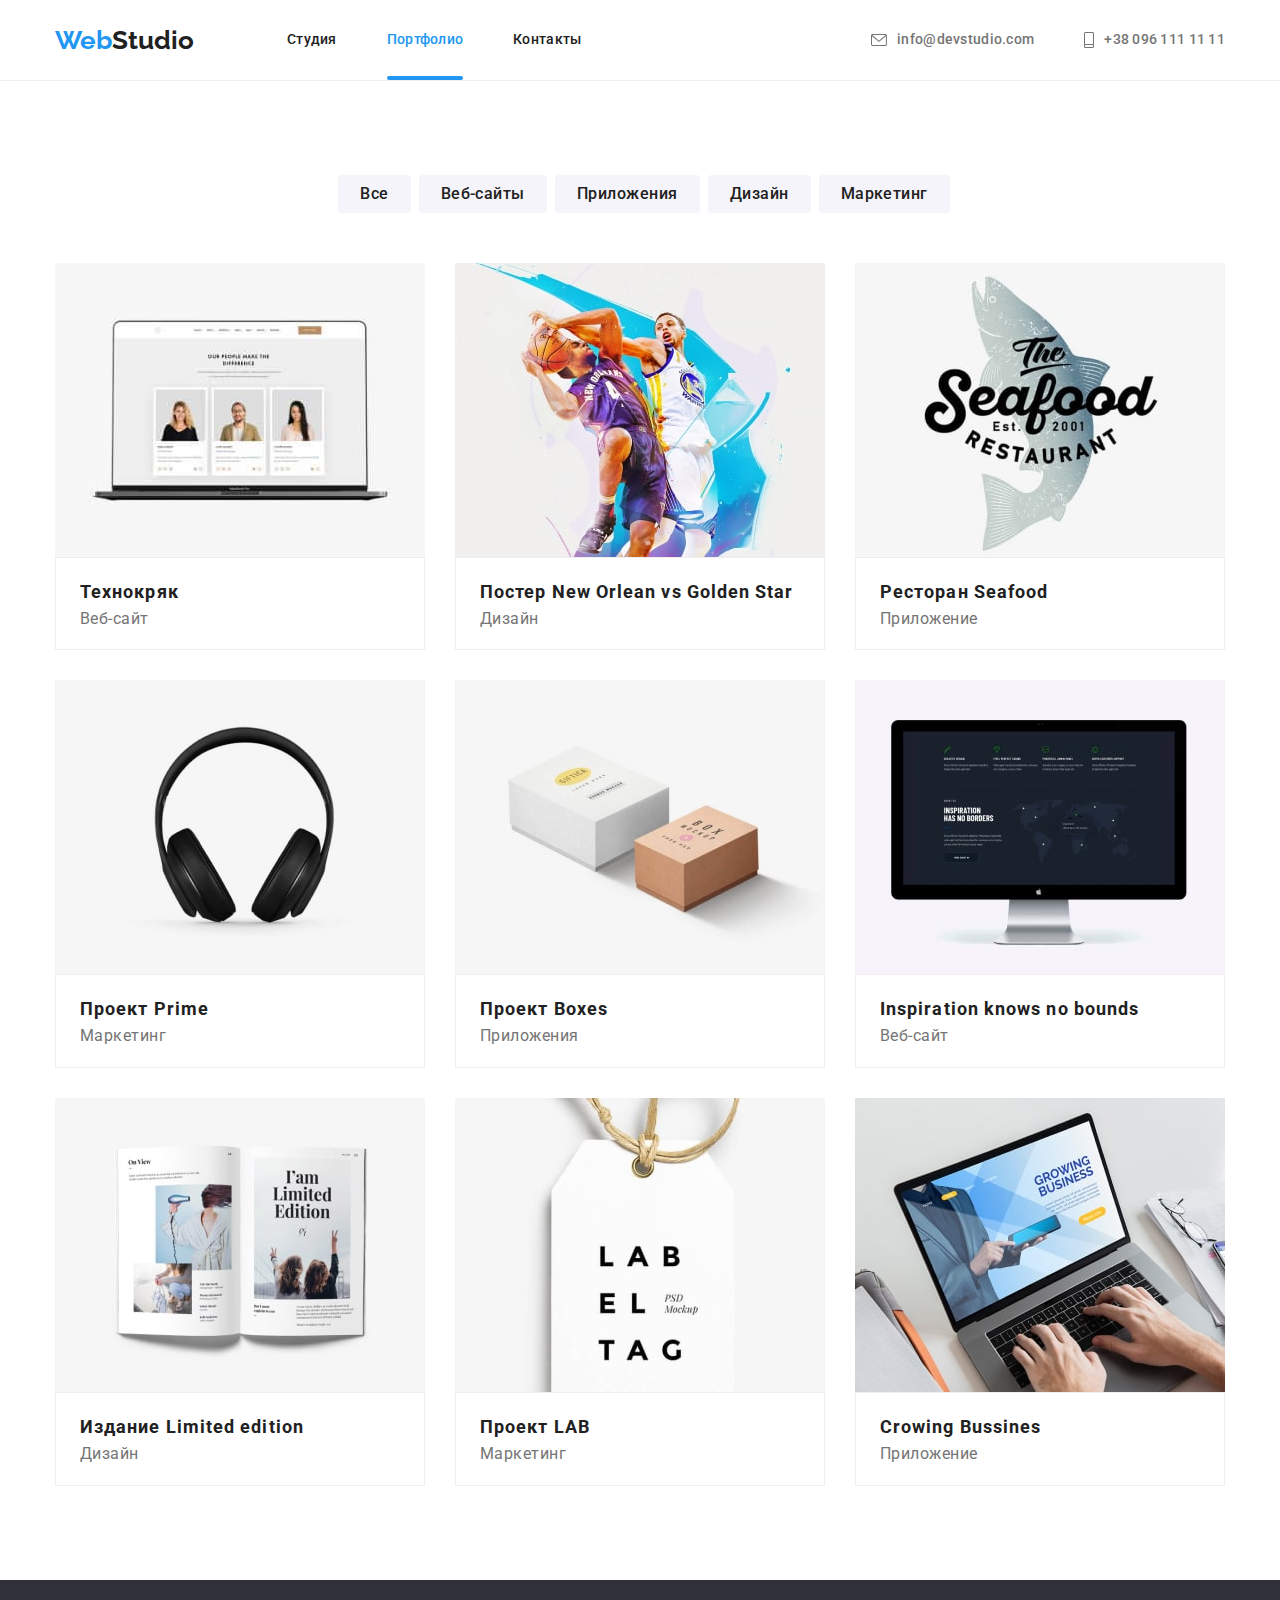
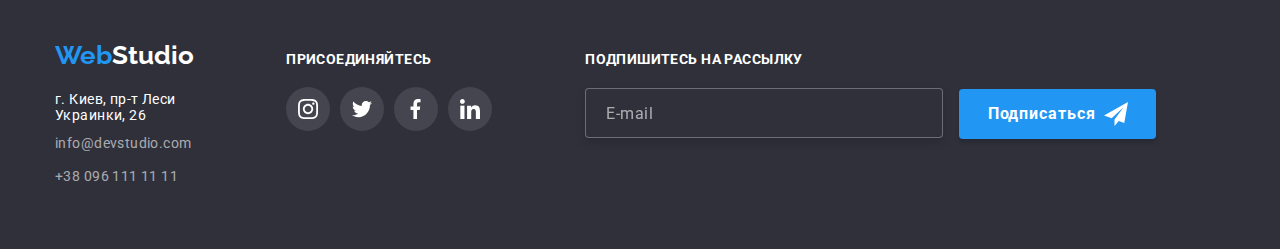
==== commit f32c75e7: "Внесены правки" ====
--- a/portfolio.html
+++ b/portfolio.html
@@ -322,8 +322,8 @@
                         </ul>
                     </div>
                     <form>
-                        <label class="title-mail-footer">Подпишитесь на рассылку 
-                            <input type="text" name="mail" id="" class="form-footer placeholder-footer" placeholder="E-mail">
+                        <label  class="title-mail-footer" for="mail-footer">Подпишитесь на рассылку 
+                            <input type="text" name="mail" id="mail-footer" class="form-footer placeholder-footer" placeholder="E-mail">
                         </label>
                            
                             <button type="submit" class="subscribe">Подписаться
--- a/css/style.css
+++ b/css/style.css
@@ -397,9 +397,9 @@
     line-height: calc(14 / 12);
     letter-spacing: 0.01em;
     color: #757575;
-   
-   
-   padding-bottom: 10px;
+   display: block;
+   
+   padding-top: 10px;
    
     
     }
@@ -411,6 +411,9 @@
      letter-spacing: 0.01em;
      color: #757575;
     
+     display: block;
+    
+     padding-top: 10px;
     
      padding-bottom: 4px;
 
@@ -453,31 +456,72 @@
    
 
     .icons-form{
+        display: block;
         position: relative;
     }
 
     .icon-form{
        
         position: absolute;
-        left: 13px;
-        top:0;
+
+        left: 15px;
+
+        top:50%;
+
+        transform: translateY(-50%);
 
         transition: fill 250ms cubic-bezier(0.4, 0, 0.2, 1);
        
     }
 
     
-    
+    .title-condition{
+     font-style: normal;
+     font-weight: normal;
+     font-size: 14px;
+     line-height: calc(24 / 12);
+
+
+     letter-spacing: 0.03em;
+
+      color: #757575;
+
+      text-align: center;
+    }
+
+    .title-link{
+        display: block;
+        font-style: normal;
+        font-weight: normal;
+        font-size: 14px;
+        line-height: calc(24 / 12);
+   
+   
+        letter-spacing: 0.03em;
+
+    
+   
+    }
     
     .area-input{
         width:100%;
+
         height: 120px;
+
         border: solid 1px  rgba(33, 33, 33, 0.2);
+
         border-radius: 4px;
 
         transition: border-color 250ms cubic-bezier(0.4, 0, 0.2, 1);
 
-        
+        resize: none;
+       
+       display: block;
+
+       padding-left: 16px;
+       padding-top: 12px;
+      
+       margin-bottom: 20px;
      }
 
 
@@ -486,9 +530,7 @@
          border-color: var(--blue);
      }
 
-    textarea{
-        resize: none;
-    }
+
 
     .placeholder-text{
     font-weight: normal;
@@ -496,26 +538,92 @@
     line-height: calc(14 / 12);
     letter-spacing: 0.01em;
     display: block;
-    padding-right: 16px;
-    padding-left: 16px;
-    padding-top: 12px;
-    padding-bottom:12px ;
-  
+   
     }
 
     .placeholder-text::placeholder{
 
         color: rgba(117, 117, 117, 0.5);
+      
     }
 
+    .text-condition{
+       
+        font-weight: normal;
+        font-size: 14px;
+        line-height: 24px;
+    
+    
+        letter-spacing: 0.03em;
+    
+        color: #757575;
+
+        
+        text-align: center;
+      
+        padding-bottom: 20px;
+      
+     }
+
+    
+        
+      .link-condition{
+          color: var(--blue);
+      }
+
+
+      .text-condition{
+        display: flex;
+        align-items: center;
+        justify-content: center;
+     
+     
+    } 
+     
+
+    .check-label{
+        width: 15px;
+        height: 16px;
+        border: solid 2px #000000;
+        border-radius: 2px;
+        margin-right: 7px;
+       display: flex;
+       align-items: center;
+       justify-content: center;
+    }
+
+       .checkbox-modal:checked + .text-condition .check-label{
+        background-color: #2196F3;
+        border: none;
+        
+      } 
+
+
+      /* .text-condition::before{
+        content: '';
+        display: block;
+        width: 15px;
+        height: 16px;
+        border: solid 2px #000000;
+        border-radius: 2px;
+        margin-right: 7px;
+      
+      } */
+/* 
+      .checkbox-modal:checked + .text-condition::before{
+        background-color: #2196F3;
+        border: none;
+        
+      } */
+
+   
     .btn-submit{
      
         background-color: var(--blue);
         width: 200px;
         height: 50px;
        
-        margin-top: 74px;
-        /* transform: translateY(74px); */
+      
         border: transparent;
         border-radius: 4px;
         cursor: pointer;
@@ -524,8 +632,11 @@
       
       align-self: center;
 
-
-        /* text */
+     
+
+     
+
+        
        font-weight: bold;
        font-size: 16px;
        line-height: calc(30 / 16);
@@ -534,12 +645,11 @@
        color: var(--white);
 
        box-shadow: 2px 4px 4px rgba(0, 0, 0, 0.15);
-
+     
     }
     
      
-
-    
+  
 
 .backdrop{
     position: fixed;
@@ -558,7 +668,7 @@
 .window-form{
     position: absolute;
     width: 528px;
-    min-height: 581px;
+    height: 581px;
     background-color: #ffffff;
     border-radius: 4px;
     left: 50%;
@@ -1153,18 +1263,19 @@
 
 .placeholder-footer::placeholder{
     color: rgba(255, 255, 255, 0.6);
+    
+
 }
 
 
 .subscribe{
-   width: 200px; 
+   /* width: 200px;  */
     height: 50px;
     background-color: var(--blue);
     border: transparent;
     border-radius: 4px;
     color: var(--white);
 
-    margin-left: auto;
   
    font-weight: bold;
    font-size: 16px;
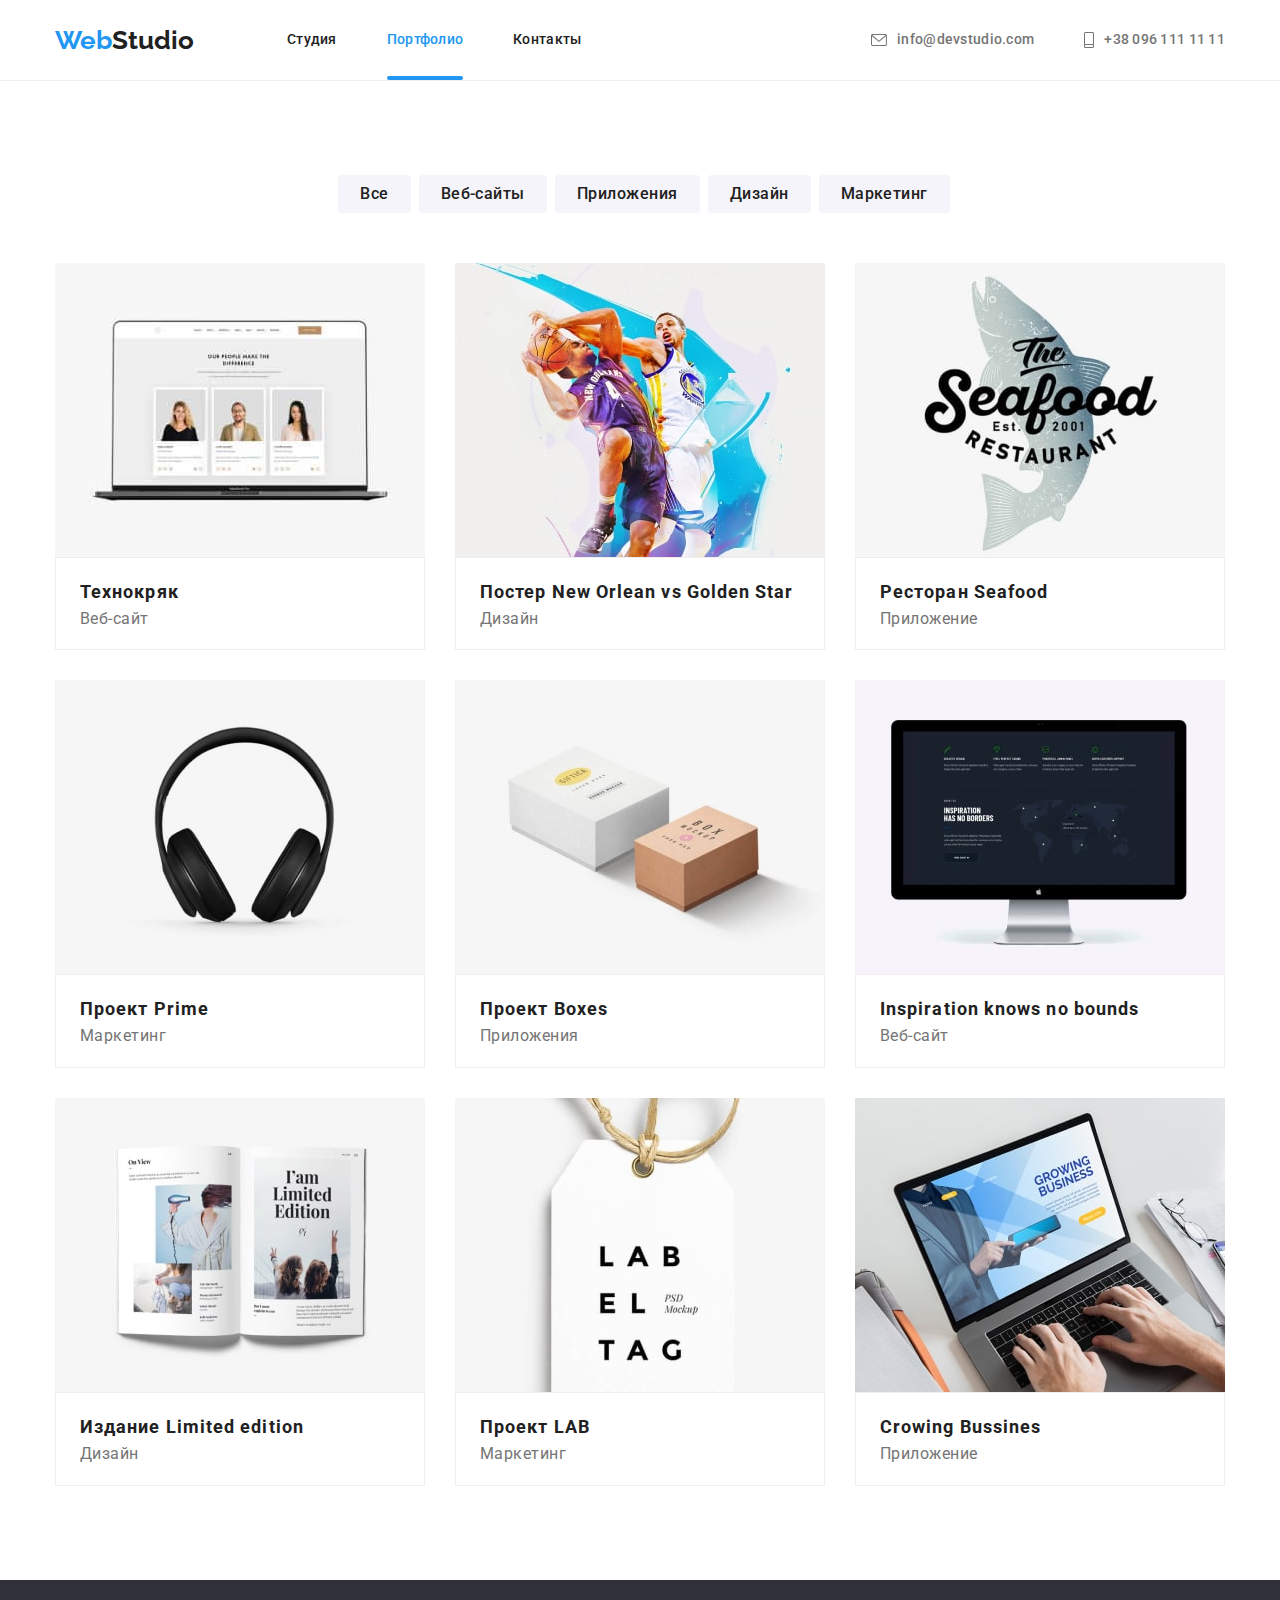
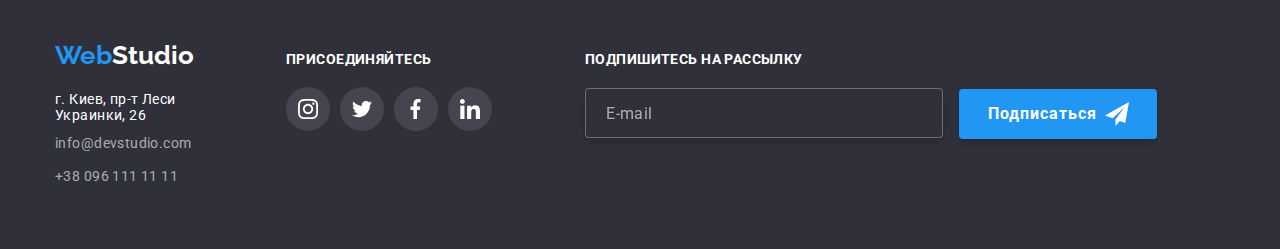
==== commit d47262b3: "добавлен checkbox" ====
--- a/portfolio.html
+++ b/portfolio.html
@@ -322,9 +322,9 @@
                         </ul>
                     </div>
                     <form>
-                        <label  class="title-mail-footer" for="mail-footer">Подпишитесь на рассылку 
+                        <label  class="title-mail-footer" for="mail-footer">Подпишитесь на рассылку  </label>
                             <input type="text" name="mail" id="mail-footer" class="form-footer placeholder-footer" placeholder="E-mail">
-                        </label>
+                       
                            
                             <button type="submit" class="subscribe">Подписаться
                                 <svg  class="icon-footer" width="24" height="24">
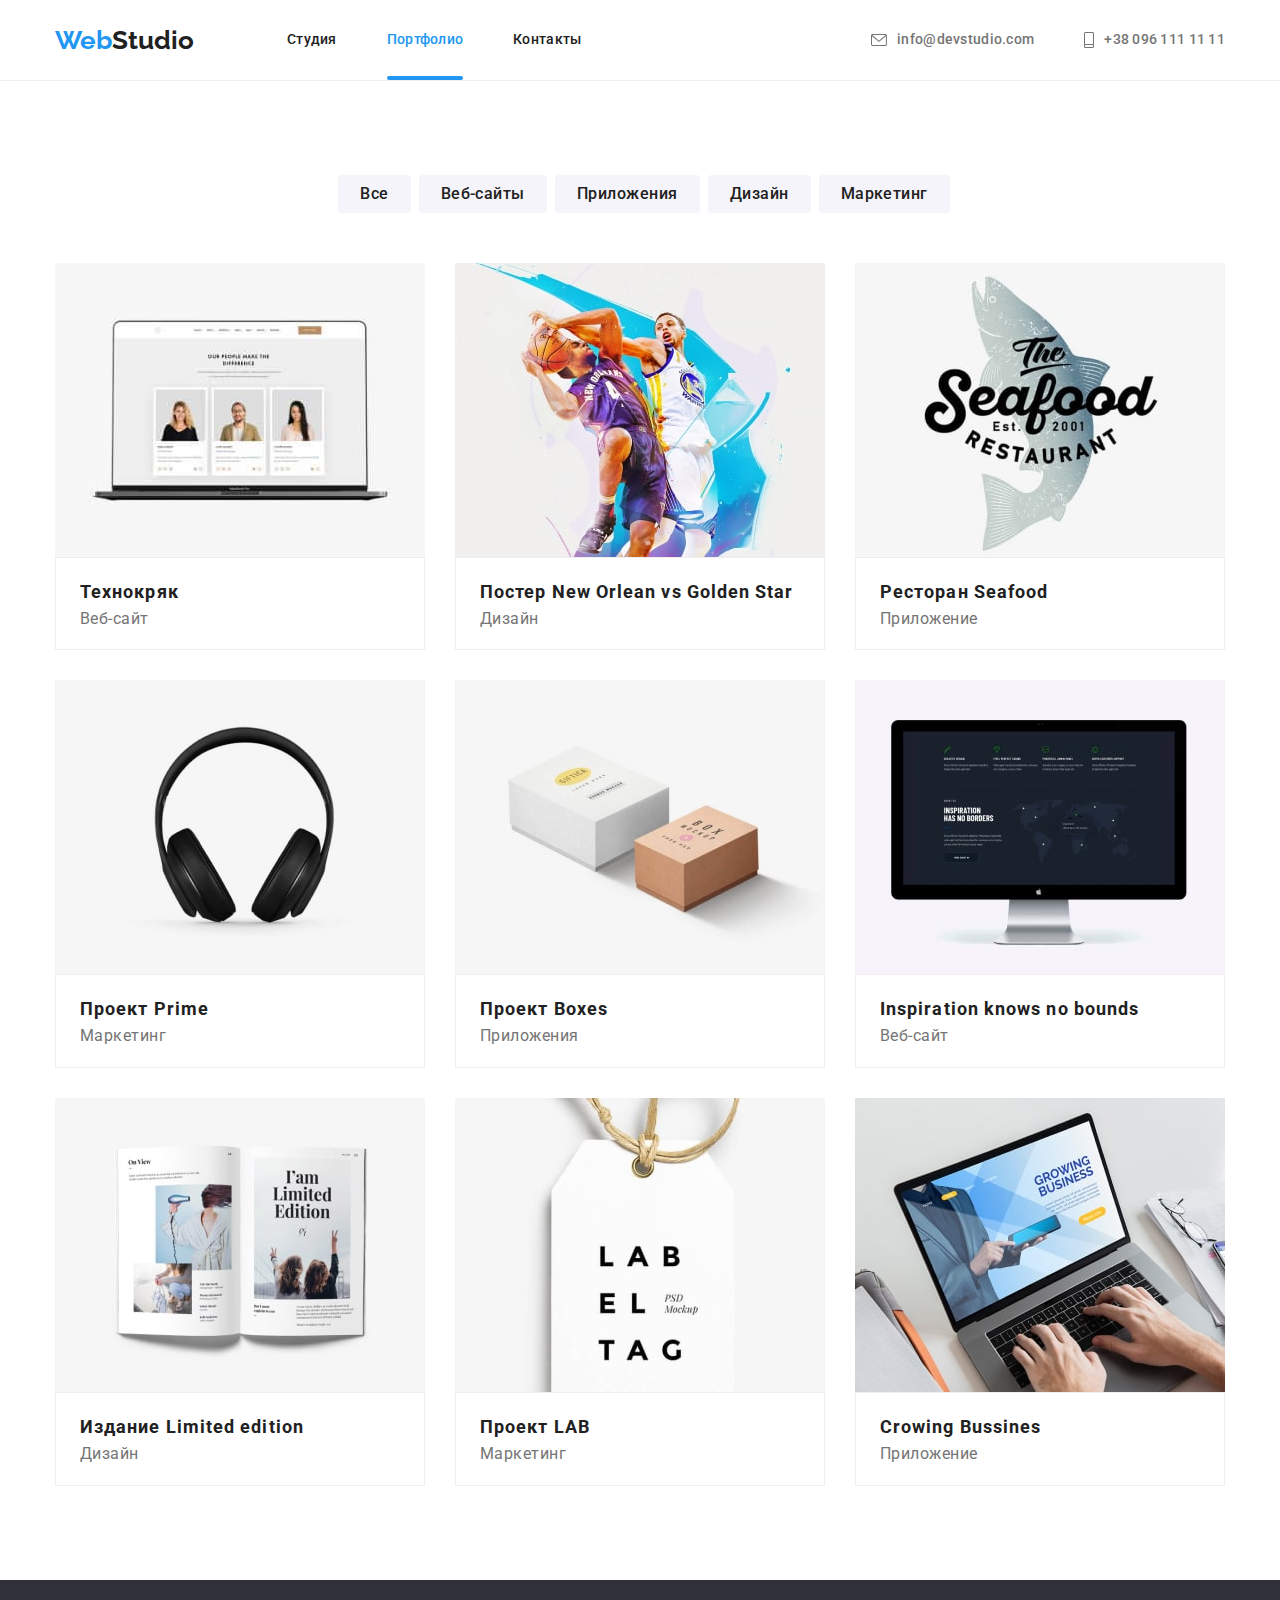
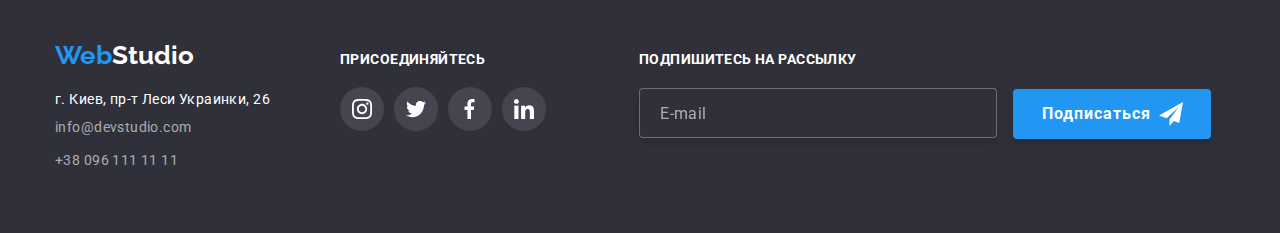
==== commit 9231a296: "добавлены правки на странице портфолио" ====
--- a/portfolio.html
+++ b/portfolio.html
@@ -274,11 +274,11 @@
                 <footer class="footer section-footer">
                     <div class="container">
                         <div class="main-footer">
-                            <div class="inner-adress">
+                            <div class="inner-address">
                                 <a  class="web-studio-footer" href="https://www.coherence.digital/"><span class="web">Web</span>Studio</a>
                       
                                 <address class="address">
-                                   <a class="inner-address" href="https://goo.gl/maps/U2Tdcyb7d477dYDr9"> г. Киев, пр-т Леси Украинки, 26</a>
+                                   <a class="map-address" href="https://goo.gl/maps/U2Tdcyb7d477dYDr9"> г. Киев, пр-т Леси Украинки, 26</a>
                                       
                                   <a class="mail-footer" href="mailto:info@devstudio.com">info@devstudio.com</a>
                                  
--- a/css/style.css
+++ b/css/style.css
@@ -164,6 +164,9 @@
    
 
 }
+
+
+
 
 .text-portfolio:hover,
 .text-portfolio:focus
@@ -369,15 +372,7 @@
 /* Modal window
 ============= */
 
-.close-win{
-    fill: var(--black);
-    transition: fill 250ms cubic-bezier(0.4, 0, 0.2, 1);
-}
-
-.close-win:hover,
-.close-win:focus{
-    fill: var(--blue);
-}
+
 
 .modal-text{
    
@@ -397,9 +392,9 @@
     line-height: calc(14 / 12);
     letter-spacing: 0.01em;
     color: #757575;
-   display: block;
-   
-   padding-top: 10px;
+  
+   
+   margin-top: 10px;
    
     
     }
@@ -411,11 +406,10 @@
      letter-spacing: 0.01em;
      color: #757575;
     
-     display: block;
-    
-     padding-top: 10px;
-    
-     padding-bottom: 4px;
+     
+    
+     margin-top: 10px;
+    
 
     }
     
@@ -449,7 +443,7 @@
         border: none;
         fill: var(--blue);
 
-    }
+      }
 
 
   
@@ -520,8 +514,9 @@
 
        padding-left: 16px;
        padding-top: 12px;
-      
+       margin-top: 4px;
        margin-bottom: 20px;
+     
      }
 
 
@@ -537,13 +532,14 @@
     font-size: 12px;
     line-height: calc(14 / 12);
     letter-spacing: 0.01em;
-    display: block;
+   
    
     }
 
     .placeholder-text::placeholder{
 
         color: rgba(117, 117, 117, 0.5);
+      
       
     }
 
@@ -561,7 +557,9 @@
         
         text-align: center;
       
-        padding-bottom: 20px;
+        margin-bottom: 20px;
+
+        
       
      }
 
@@ -569,6 +567,7 @@
         
       .link-condition{
           color: var(--blue);
+          margin-left: 3px;
       }
 
 
@@ -691,7 +690,35 @@
     top:8px;
     right: 8px;
     position: absolute;
-}
+    cursor: pointer;
+    transition: border-color 250ms cubic-bezier(0.4, 0, 0.2, 1);
+   
+}
+
+
+.inner-win:hover
+{
+    border-color: var(--blue);
+    
+}
+
+
+.inner-win:hover .close-win,
+.inner-win:hover .close-win
+{
+    fill: var(--blue);
+}
+
+.close-win{
+    fill: var(--black);
+    transition: fill 250ms cubic-bezier(0.4, 0, 0.2, 1);
+}
+
+.close-win:hover,
+.close-win:focus{
+    fill: var(--blue);
+}
+
 
 
 .is-hidden.backdrop{
@@ -1069,7 +1096,6 @@
 }
 
 
-
 .address{
 
     font-style: normal;
@@ -1081,13 +1107,17 @@
     text-decoration: none;
 
     color: var(--white);
-  
-}
-
-
+
+   
+  
+}
 
 
 .inner-address{
+    flex-shrink: 0;
+}
+
+.map-address{
     
     font-style: normal;
     font-weight: normal;
@@ -1098,10 +1128,13 @@
     text-decoration: none;
 
     color: var(--white);
+
+  flex-shrink: 0;
+   
 }
 .mail-footer{
      display: block;
-
+   
     margin-top: 9px;
 
    text-decoration: none;
@@ -1245,7 +1278,11 @@
 margin-left: 93px;
 
 
-}
+
+}
+
+
+
 
 
 .placeholder-footer{
@@ -1513,7 +1550,7 @@
      padding-right: 24px;
      background:  rgba(33, 150, 243, 0.9);
   
-     overflow: auto;
+     /* overflow: auto; */
      transform: translateY(100%);
 
      transition: transform  250ms linear;
